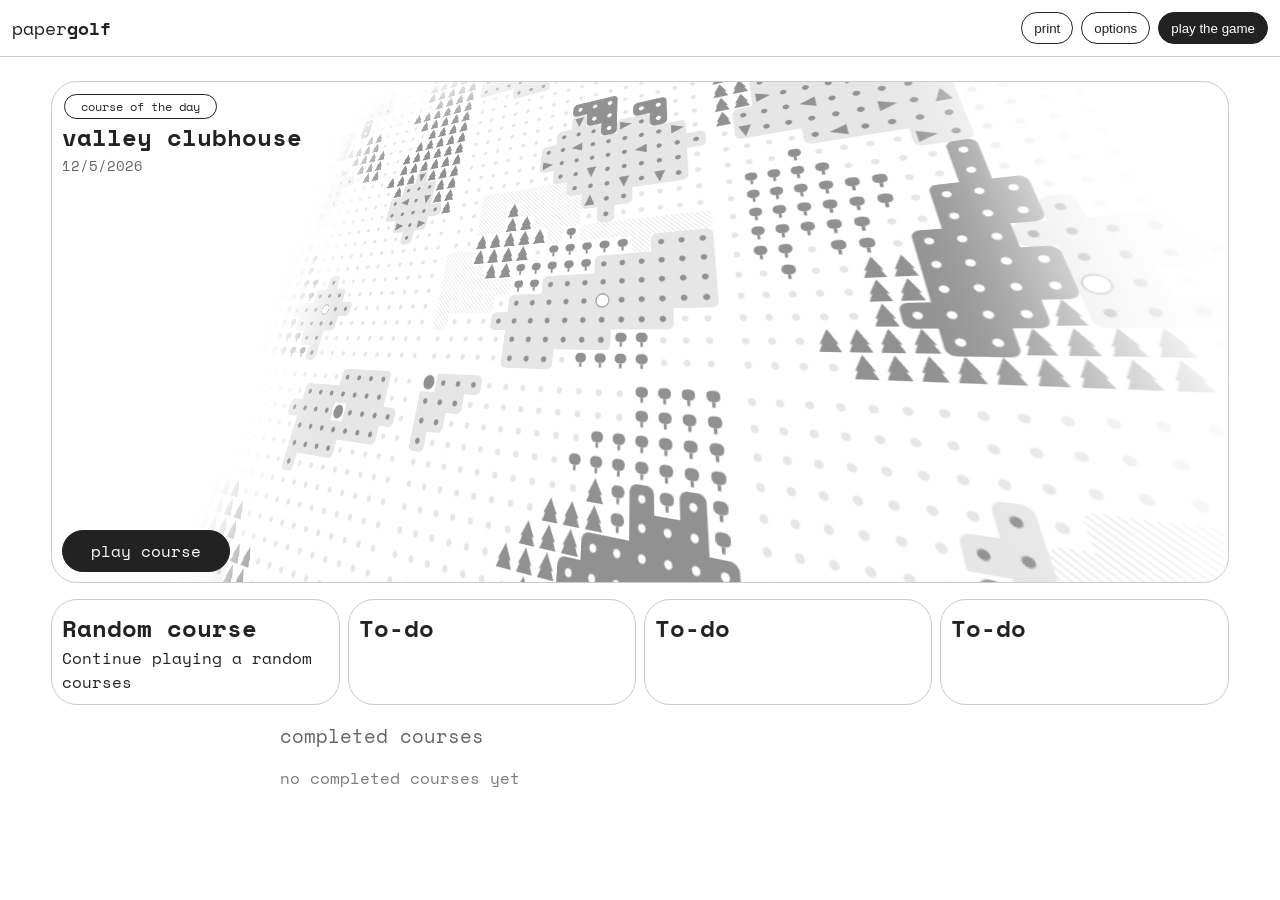
==== index.html @ d9c631a0 "init" ====
<!DOCTYPE html>
<html lang="en">
<head>
    <meta charset="UTF-8">
    <meta name="viewport" content="width=device-width, initial-scale=1.0">
    <title>papergolf</title>
    <link rel="stylesheet" href="style/style.css?v=20260816b">
</head>
<body>
    <header>
        <div class="left">
            <a class="title" href="index.html">paper<strong>golf</strong></a>
        </div>
        <div class="right">
            <button class="secondary" onclick="location.href='paper.html'">print</button>
            <button class="secondary">options</button>
            <button onclick="location.href='play.html'">play the game</button>
        </div>
    </header>
    <main class="gallery-page">
        <!-- COURSE OF THE DAY -->
        <section id="daily" class="daily">
            <div class="daily-main">
                <div class="top">
                    <span class="daily-pill">course of the day</span>
                    <h1 id="daily-name" class="daily-name"></h1>
                    <span id="daily-date" class="daily-date"></span>
                </div>
                <div class="bottom">
                    <a id="daily-play" class="daily-play" href="play.html">play course</a>
                </div>
            </div>
            <div id="daily-main" class="daily-picture">
                <div class="daily-image">
                    <img id="daily-image" alt="course of the day" title="play course">
                </div>
            </div>
        </section>
        <!-- MISC -->
        <section class="misc">
            <div class="card">
                <h2>Random course</h2>
                <p>Continue playing a random courses</p>
            </div>
            <div class="card">
                <h2>To-do</h2>
            </div>
            <div class="card">
                <h2>To-do</h2>
            </div>
            <div class="card">
                <h2>To-do</h2>
            </div>
        </section>
        <!-- GALLERY -->
        <section>
            <h2 class="gallery-title">completed courses</h2>
            <div id="gallery" class="gallery"></div>
        </section>
    </main>
    <script src="script/app.js?v=20260816b"></script>
    <script src="script/gallery.js?v=20260816b"></script>
</body>
</html>
---- style/style.css ----
@import url('https://fonts.googleapis.com/css2?family=Space+Mono:ital,wght@0,400;0,700;1,400;1,700&display=swap');

:root {
    --white: #fff;
    --light-gray:  #ccc;
    --dark-gray:  #666;
    --black: #222;
}

body {
    margin: 0;
    color: var(--black);
    background-color: var(--white);
    /* font-family: system-ui, -apple-system, BlinkMacSystemFont, 'Segoe UI', Roboto, Oxygen, Ubuntu, Cantarell, 'Open Sans', 'Helvetica Neue', sans-serif; */
    font-family: 'Space Mono', monospace;
}

* {
    box-sizing: border-box;
}

*::selection {
    background: var(--black);
    color: var(--white);
}

/* HEADER */

header {
    border-bottom: 1px solid var(--light-gray);
    padding: 12px;
    display: flex;
    justify-content: space-between;
    align-items: center;
    position: sticky;
    
    .title {
        font-size: large;
        color: var(--black);
        text-decoration: none;

        &:hover {
            text-decoration: underline;
        }
    }

    .left {
        display: flex;
        align-items: center;
        justify-content: start;
        gap: 8px;
    }

    .right {
        display: flex;
        align-items: center;
        justify-content: end;
        gap: 8px;
    }
}

a {
    color: var(--black);
    text-decoration: none;
}

button {
    height: 32px;
    padding: 0px 12px;
    border-radius: 32px;
    border: 1px solid var(--black);
    color: var(--white);
    background-color: var(--black);
    transition: padding 0.3s;

    &:hover {
        padding: 0px 24px;
    }

    &.secondary {
        background-color: var(--white);
        color:  var(--black);
    }
}

/* COURSE */

.course-page {
    padding: 12px;
    display: flex;
    flex-direction: column;
    align-items: center;
    gap: 12px;
}

.course-top {
    display: flex;
    align-items: center;
    gap: 16px;
    width: min(90vw, 640px);
}

.mulligan-dots {
    display: flex;
    align-items: center;
    gap: 6px;
    margin-left: auto;
}

.mulligan-dot {
    width: 14px;
    height: 14px;
    border-radius: 50%;
    border: 1.5px solid var(--black);
    background-color: var(--white);
}

.mulligan-dot.used {
    background-color: var(--black);
}

#course {
    display: grid;
    width: min(90vw, 640px, calc((100vh - 150px) / 1.625));
    position: relative;
    cursor: crosshair;
    user-select: none;
}

.tile {
    position: relative;
    aspect-ratio: 1;
}

/* ROUGH */

.tile.rough {
    background: var(--white);
}

.tile.rough::after {
    content: '•';
    position: absolute;
    inset: 0;
    display: grid;
    place-items: center;
    color: var(--light-gray);
    font-size: 1.3em;
    font-weight: bold;
}

/* FAIRWAY */

.tile.fairway,
.tile.slope,
.tile.hole {
    background: var(--light-gray);
}

.tile.fairway.corner-tl,
.tile.slope.corner-tl { border-top-left-radius:     12px; }
.tile.fairway.corner-tr,
.tile.slope.corner-tr { border-top-right-radius:    12px; }
.tile.fairway.corner-bl,
.tile.slope.corner-bl { border-bottom-left-radius:  12px; }
.tile.fairway.corner-br,
.tile.slope.corner-br { border-bottom-right-radius: 12px; }

.tile.fairway::after {
    content: '•';
    position: absolute;
    inset: 0;
    display: grid;
    place-items: center;
    color: var(--black);
    font-size: 1.3em;
    font-weight: bold;
}

/* SAND */

.tile.sand {
    background-image: repeating-linear-gradient(
        45deg,
        var(--white) 0px,
        var(--white) 10px,
        var(--light-gray) 10px,
        var(--light-gray) 12px
    );
    background-attachment: fixed;
}

.tile.sand.corner-tl { border-top-left-radius:     12px; }
.tile.sand.corner-tr { border-top-right-radius:    12px; }
.tile.sand.corner-bl { border-bottom-left-radius:  12px; }
.tile.sand.corner-br { border-bottom-right-radius: 12px; }

/* WATER */

.tile.water {
    background: var(--black);
}

.tile.water::after {
    content: '•';
    position: absolute;
    inset: 0;
    display: grid;
    place-items: center;
    color: var(--white);
    font-size: 1.3em;
    font-weight: bold;
}

.tile.water.corner-tl { border-top-left-radius:     12px; }
.tile.water.corner-tr { border-top-right-radius:    12px; }
.tile.water.corner-bl { border-bottom-left-radius:  12px; }
.tile.water.corner-br { border-bottom-right-radius: 12px; }

/* HOLE */

.tile[hole="1"]::after {
    content: '';
    position: absolute;
    inset: 12%;
    border-radius: 50%;
    background: var(--black);
}

/* BALL START */

.tile[ball-start="1"]::after {
    content: '';
    position: absolute;
    inset: 16%;
    border-radius: 50%;
    background: var(--white);
    border: 2px solid var(--black);
    z-index: 2;
}

/* SLOPE */

.tile.slope::after {
    content: '';
    position: absolute;
    inset: 0;
    display: grid;
    place-items: center;
    color: var(--black);
    font-size: 1.3em;
    font-weight: bold;
}

.tile.slope[direction="N"]::after { content: '▲'; }
.tile.slope[direction="S"]::after { content: '▼'; }
.tile.slope[direction="W"]::after { content: '◀'; }
.tile.slope[direction="E"]::after { content: '▶'; }

/* TREE */

.tile.tree {
    background: var(--white);
    position: relative;
}

.tile.tree.corner-tl { border-top-left-radius:     12px; }
.tile.tree.corner-tr { border-top-right-radius:    12px; }
.tile.tree.corner-bl { border-bottom-left-radius:  12px; }
.tile.tree.corner-br { border-bottom-right-radius: 12px; }

/* OAK */
.tile.tree::before {
    content: '';
    position: absolute;
    left: 50%;
    bottom: 18%;
    width: 12%;
    height: 22%;
    background: var(--black);
    transform: translateX(-50%);
}

.tile.tree::after {
    content: '';
    position: absolute;
    left: 50%;
    top: 15%;
    width: 55%;
    height: 45%;
    border-radius: 10px;
    background: var(--black);
    transform: translateX(-50%);
}

/* PINE */

.tile.tree[type="pine"] {
    color: var(--black);
}

.tile.tree[type="pine"]::before,
.tile.tree[type="pine"]::after {
    background: none;
    background-image: url("data:image/svg+xml,%3Csvg xmlns='http://www.w3.org/2000/svg' viewBox='0 0 100 100'%3E%3Cpath d='M11.69,77.96 L42.31,22.04 Q50,8 57.69,22.04 L88.31,77.96 Q96,92 80,92 L20,92 Q4,92 11.69,77.96 Z' fill='currentColor'/%3E%3C/svg%3E");
    background-size: 100% 100%;
    background-repeat: no-repeat;
    border-radius: 0;
    transform: translateX(-50%);
}

/* triângulo de baixo - quase a largura toda do tile */
.tile.tree[type="pine"]::before {
    left: 50%;
    top: 20%;
    bottom: auto;
    width: 100%;
    height: 75%;
}

/* triângulo de cima - um pouco menor, sobrepondo */
.tile.tree[type="pine"]::after {
    left: 50%;
    top: 0%;
    width: 100%;
    height: 60%;
}

/* PATH */

.path-line {
    position: absolute;
    height: 2px;
    border-radius: 2px;
    background: var(--black);
    transform-origin: 0 50%;
    z-index: 2;
    pointer-events: none;
    transition: width 0.2s linear;
}

.tile::before,
.tile::after {
    z-index: 2;
}

/* VISITED */
.tile.visited::after {
    
}


/* LANDING PREVIEW */

.tile.landing {
    outline: 3px solid var(--black);
    outline-offset: -1px;
    border-radius: 12px !important;
    z-index: 1;
}

/* BALL MARKER */

#ball-marker {
    position: absolute;
    z-index: 5;
    border-radius: 50%;
    background: var(--white);
    border: 4px solid var(--black);
    box-shadow: 0 2px 6px rgba(0, 0, 0, 0.3);
    pointer-events: none;
    transition: left 0.22s linear, top 0.22s linear;
}

/* IN PATH */

.tile.in-path {
    box-shadow: inset 0 0 0 999px rgba(0, 0, 0, 0.08);
}

/* STRENGTH POP */

#strength-pop {
    position: fixed;
    top: 50%;
    left: 50%;
    transform: translate(-50%, -50%);
    box-shadow: 12px 12px 0px var(--black);
    width: 140px;
    height: 140px;
    display: grid;
    place-items: center;
    color: var(--black);
    background: var(--white);
    border: 4px solid var(--black);
    border-radius: 28px;
    z-index: 30;
    pointer-events: none;
    overflow: hidden;
}

#strength-pop[hidden] {
    display: none;
}

#strength-value {
    font-size: 88px;
    font-weight: bold;
    line-height: 1;
}

#strength-mod {
    position: absolute;
    top: 0px;
    right: 0px;
    padding: 2px 8px;
    font-size: 26px;
    font-weight: bold;
    line-height: 1;
    color: var(--white);
    background: var(--black);
    border-radius: 0px 0px 0px 12px;
}

/* MESSAGE OVERLAY */

#message {
    position: fixed;
    top: 50%;
    left: 50%;
    transform: translate(-50%, -50%);
    box-shadow: 12px 12px 0px var(--black);
    margin: 0;
    padding: 16px 24px;
    max-width: 80vw;
    text-align: center;
    font-size: 1.05em;
    font-weight: bold;
    color: var(--black);
    background: var(--white);
    border: 2px solid var(--black);
    border-radius: 12px;
    z-index: 40;
}

/* LANDING PREVIEW */

.landing-mark {
    position: absolute;
    top: 6%;
    left: 6%;
    width: 24%;
    height: 24%;
    z-index: 3;
}

.landing-mark::before,
.landing-mark::after {
    content: '';
    position: absolute;
    left: 50%;
    top: 50%;
    width: 88%;
    height: 2px;
    background: var(--black);
    transform-origin: center;
}

.landing-mark::before {
    transform: translate(-50%, -50%) rotate(45deg);
}

.landing-mark::after {
    transform: translate(-50%, -50%) rotate(-45deg);
}

/* STATUS BAR */

.status-bar {
    display: flex;
    align-items: center;
    justify-content: space-between;
    gap: 16px;
    width: min(90vw, 640px);
    padding: 8px 8px 8px 20px;
    border: 1px solid var(--light-gray);
    border-radius: 32px;
    font-size: 0.9em;
}

.status-bar .status-name {
    font-weight: bold;
}

.status-undo {
    height: 28px;
    padding: 0px 14px;
    font-size: 0.9em;
}

.status-undo:disabled {
    opacity: 0.35;
    cursor: default;
}

.status-undo:disabled:hover {
    padding: 0px 14px;
}

/* OVERLAYS */

.overlay {
    position: fixed;
    inset: 0;
    background: rgba(255, 255, 255, 0.85);
    display: grid;
    place-items: center;
    z-index: 50;
}

.overlay[hidden] {
    display: none;
}

.overlay .panel {
    display: flex;
    flex-direction: column;
    align-items: center;
    gap: 14px;
    max-width: 90vw;
    text-align: center;
    border-radius: 12px;
    padding: 8px;
    border: 2px solid var(--black);
    box-shadow: 8px 8px 0px var(--black);
    overflow: hidden;
}

.overlay .panel.wide {
    max-width: 94vw;
}

.overlay button {
    padding: 0px 12px;
}

.overlay button:hover,
button.secondary:hover {
    padding: 0px 24px;
}

/* INTRO */

.intro-card {
    display: flex;
    flex-direction: column;
    align-items: center;
    gap: 8px;
    text-align: center;
    animation: introIn 0.6s ease;
}

.intro-card .intro-number {
    font-size: 1.1em;
    color: var(--dark-gray);
    text-transform: lowercase;
}

.intro-card .intro-name {
    margin: 0;
    font-size: 2.6em;
}

.intro-card .intro-facts {
    margin: 0 0 16px;
    opacity: 0.7;
}

@keyframes introIn {
    from {
        opacity: 0;
        transform: translateY(16px);
    }
    to {
        opacity: 1;
        transform: translateY(0);
    }
}

/* HOLE END / FAILURE */

#hole-end .panel p,
#failure .panel p {
    margin: 0;
    font-size: 1.2em;
}

/* COURSE END */

.end-title {
    margin: 0;
    font-size: 1.8em;
}

.end-name {
    font-size: 1.4em;
    font-weight: bold;
}

.end-mulligans {
    opacity: 0.7;
}

.end-stats {
    display: flex;
    align-items: center;
    gap: 1em;
}

.end-total {
    font-weight: bold;
}

.end-holes {
    display: flex;
    gap: 10px;
    flex-wrap: wrap;
    justify-content: center;
}

.end-image {
    width: 100%;
    display: flex;
    justify-content: center;
}

.end-image .course-img {
    width: min(90vw, 640px);
    height: auto;
    border: 1px solid var(--light-gray);
    border-radius: 12px;
}

.end-actions {
    display: flex;
    flex-wrap: wrap;
    justify-content: center;
    gap: 8px;
}

/* TOAST */

#toast {
    position: fixed;
    bottom: 24px;
    left: 50%;
    transform: translate(-50%, 20px);
    padding: 10px 18px;
    font-size: 0.9em;
    font-weight: bold;
    color: var(--white);
    background: var(--black);
    border-radius: 32px;
    z-index: 90;
    opacity: 0;
    transition: opacity 0.25s, transform 0.25s;
    pointer-events: none;
}

#toast.visible {
    opacity: 1;
    transform: translate(-50%, 0);
}

.hole-thumb {
    display: grid;
    width: 110px;
    pointer-events: none;
}

.hole-thumb .tile {
    border: 1px solid rgba(0, 0, 0, 0.05);
}

.hole-thumb .tile.rough::after,
.hole-thumb .tile.fairway::after,
.hole-thumb .tile.water::after {
    font-size: 0.5em;
}

.hole-thumb .tile.tree::before,
.hole-thumb .tile.tree::after,
.hole-thumb .tile.tree[type="pine"]::before,
.hole-thumb .tile.tree[type="pine"]::after {
    background-size: 100% 100%;
}

.hole-thumb .tile.slope::after {
    font-size: 0.5em;
}

/* ARTICLE */
main:has(article) {
    display: flex;
    flex-direction: column;
    align-items: center;
    gap: 16px;
    padding: 24px;

    article {
        max-width: 720px;
        width: 100%;
        display: flex;
        flex-direction: column;
        gap: 8px;

        a {
            text-decoration: underline;
        }

        .tile {
            width: 48px;
            height: 48px;
            border-radius: 12px;

            &.has-ball {
                position: relative;

                &::after {
                    content: '';
                    position: absolute;
                    inset: 24%;
                    border-radius: 50%;
                    background: var(--white);
                    border: 4px solid var(--black);
                }
            }
        }

        table {
            th {
                text-align: left;
            }
        }
    }
}


/* GALLERY */

.gallery-page {
    padding: 24px;
    display: flex;
    flex-direction: column;
    align-items: center;
    gap: 16px;
}

.gallery-title {
    margin: 0;
    font-size: 1.2em;
    font-weight: normal;
    opacity: 0.7;
    text-transform: lowercase;
}

.gallery {
    display: flex;
    flex-direction: column;
    gap: 16px;
    width: min(92vw, 720px);
}

.gallery-empty {
    opacity: 0.6;
}

.course-card {
    display: flex;
    flex-direction: column;
    gap: 14px;
    border: 1px solid var(--light-gray);
    border-radius: 16px;
    padding: 14px;
}

.course-card .course-img {
    width: 100%;
    height: auto;
    border: 1px solid var(--light-gray);
    border-radius: 8px;
}

.course-thumbs {
    display: flex;
    gap: 8px;
}

.course-meta {
    display: flex;
    flex-direction: row;
    align-items: center;
    justify-content: space-between;
    flex-wrap: wrap;
    gap: 6px 14px;
}

.course-meta .course-name {
    font-weight: bold;
}

.course-meta .course-mulligans,
.course-meta .course-throws,
.course-meta .course-date {
    font-size: 0.85em;
    opacity: 0.7;
}

.gallery-copy {
    height: 28px;
    padding: 0px 14px;
    font-size: 0.85em;
}

/* COURSE OF THE DAY */

section.daily {
    display: flex;
    width: min(92vw, 1440px);
    border: 1px solid var(--light-gray);
    border-radius: 26px;
    overflow: hidden;
    display: grid;
    grid-template: 1 / 1;
    
    .daily-pill {
        padding: 3px 16px;
        border: 1px solid var(--black);
        border-radius: 999px;
        font-size: 0.75em;
        color: var(--black);
        margin: 2px 0px 0px 2px;
        display: inline-block;
        background-color: var(--white);
    }

    .daily-name {
        margin: 0;
    }

    .daily-main {
        display: flex;
        flex-direction: column;
        justify-content: space-between;
        padding: 10px;
        z-index: 1;
        grid-area: 1 / 1;

        .top {
            display: flex;
            flex-direction: column;
            align-items: start;
        }
    }

    .daily-date {
        font-size: 0.9em;
        color: var(--dark-gray);
    }

    .daily-picture {
        grid-area: 1 / 1;
        cursor: pointer;
        overflow: visible;
        display: grid;
        max-height: 500px;
        place-items: center;
        perspective: 1cm;
    }

    .daily-image {
        width: 100%;
        height: auto;
        transform: rotate3d(1, -1, 0, 3deg) translateX(-10vw) translateY(-25vw) scale(1.2);
        position: relative;
        display: inline-block; /* Keeps the wrapper tight around the image */
        vertical-align: middle;
        opacity: .5;

        img {
            display: block;
            width: 100%;
            height: auto;
        }

        &::after {
            content: '';
            position: absolute;
            top: 0;
            left: 0;
            width: 100%;
            height: 100%;
            box-shadow: inset 0 0 100px 10vw white; 
            pointer-events: none;
        }
    }

    .daily-stats {
        display: flex;
        flex-direction: column;
        gap: 2px;
        font-size: 0.85em;
        opacity: 0.8;
        margin-bottom: 8px;
    }

    .daily-mulligans {
        display: flex;
        gap: 3px;
        align-items: center;
    }

    .daily-mulligans .mulligan-dot {
        width: 10px;
        height: 10px;
    }

    .daily-play {
        display: inline-block;
        padding: 8px 28px;
        border: 1px solid var(--black);
        border-radius: 32px;
        color: var(--white);
        background-color: var(--black);
        text-decoration: none;
        transition: padding 0.3s;
    }

    .daily-play:hover {
        padding: 8px 40px;
    }
}

section.misc {
    display: flex;
    width: min(92vw, 1440px);
    gap: 8px;
    align-items: stretch;
    justify-content: space-between;
    flex-wrap: wrap;

    .card {
        border: 1px solid var(--light-gray);
        flex: 1;
        min-width: 250px;
        max-width: 350px;
        border-radius: 26px;
        padding: 10px;

        * {
            margin: 0;
        }
    }
}
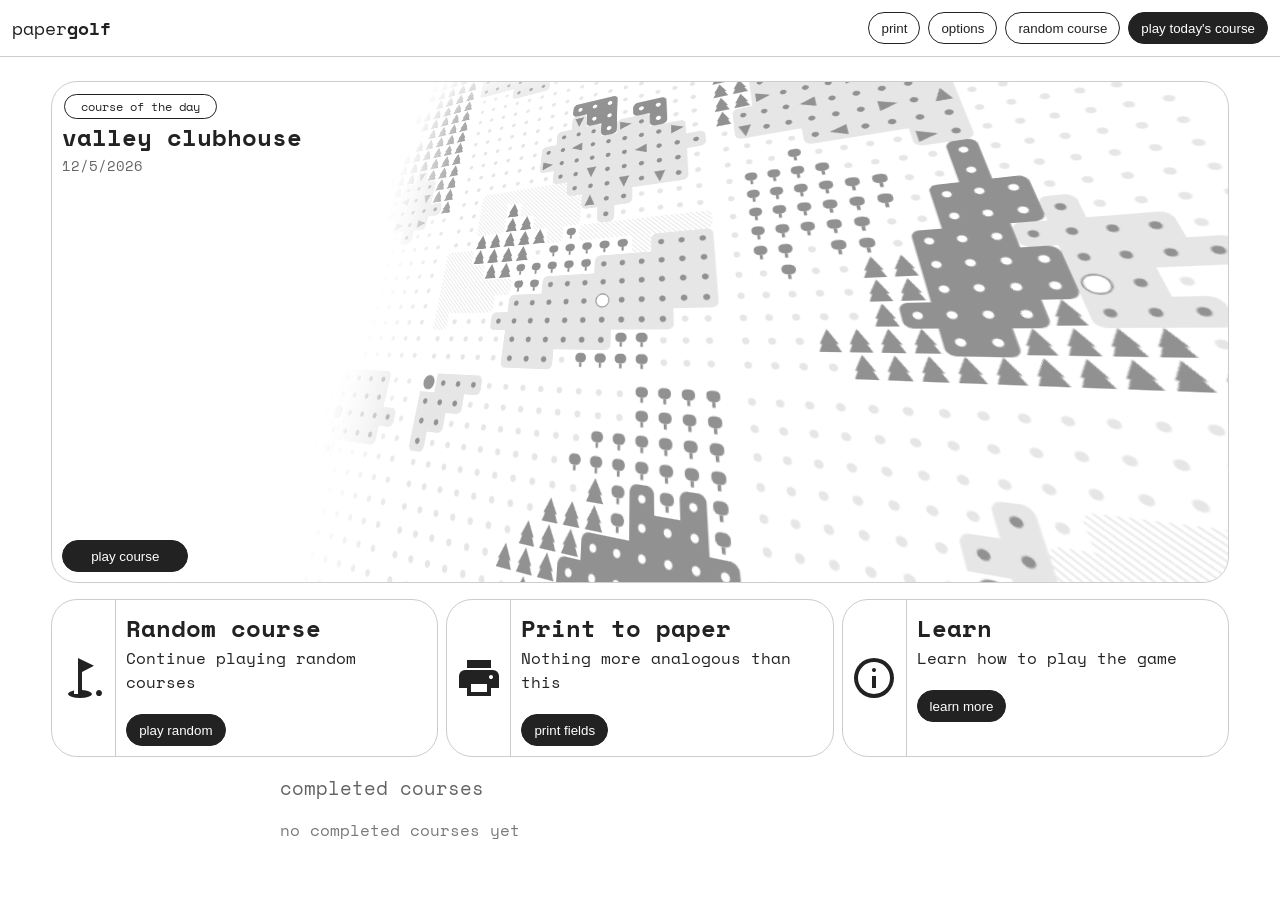
==== commit 81f4a30d: "." ====
--- a/index.html
+++ b/index.html
@@ -5,18 +5,11 @@
     <meta name="viewport" content="width=device-width, initial-scale=1.0">
     <title>papergolf</title>
     <link rel="stylesheet" href="style/style.css?v=20260816b">
+    <link rel="shortcut icon" href="media/favicon.png" type="image/x-icon">
 </head>
 <body>
-    <header>
-        <div class="left">
-            <a class="title" href="index.html">paper<strong>golf</strong></a>
-        </div>
-        <div class="right">
-            <button class="secondary" onclick="location.href='paper.html'">print</button>
-            <button class="secondary">options</button>
-            <button onclick="location.href='play.html'">play the game</button>
-        </div>
-    </header>
+    <partial name="header"></partial>
+
     <main class="gallery-page">
         <!-- COURSE OF THE DAY -->
         <section id="daily" class="daily">
@@ -27,7 +20,7 @@
                     <span id="daily-date" class="daily-date"></span>
                 </div>
                 <div class="bottom">
-                    <a id="daily-play" class="daily-play" href="play.html">play course</a>
+                    <button id="daily-play" class="daily-play" down-focus="random-play" up-focus="header-logo">play course</button>
                 </div>
             </div>
             <div id="daily-main" class="daily-picture">
@@ -39,17 +32,46 @@
         <!-- MISC -->
         <section class="misc">
             <div class="card">
-                <h2>Random course</h2>
-                <p>Continue playing a random courses</p>
+                <div class="left">
+                    <svg xmlns="http://www.w3.org/2000/svg" height="48px" viewBox="0 -960 960 960" width="48px" fill="#222"><path d="M780-120q-25 0-42.5-17.5T720-180q0-25 17.5-42.5T780-240q25 0 42.5 17.5T840-180q0 25-17.5 42.5T780-120ZM400-80q-100 0-170-23.5T160-160q0-23 33-41t87-29v70h80v-720l320 156-240 124v362q86 5 143 26.5t57 51.5q0 33-70 56.5T400-80Z"/></svg>
+                </div>
+                <div class="right">
+                    <div>
+                        <h2>Random course</h2>
+                        <p>Continue playing random courses</p>
+                    </div>
+                    <div>
+                        <button onclick="window.location='play.html'" id="random-play" up-focus="daily-play" right-focus="print-fields">play random</button>
+                    </div>
+                </div>
             </div>
             <div class="card">
-                <h2>To-do</h2>
+                <div class="left">
+                    <svg xmlns="http://www.w3.org/2000/svg" height="48px" viewBox="0 -960 960 960" width="48px" fill="#222"><path d="M720-680H240v-160h480v160Zm0 220q17 0 28.5-11.5T760-500q0-17-11.5-28.5T720-540q-17 0-28.5 11.5T680-500q0 17 11.5 28.5T720-460Zm-80 260v-160H320v160h320Zm80 80H240v-160H80v-240q0-51 35-85.5t85-34.5h560q51 0 85.5 34.5T880-520v240H720v160Z"/></svg>
+                </div>
+                <div class="right">
+                    <div>
+                        <h2>Print to paper</h2>
+                        <p>Nothing more analogous than this</p>
+                    </div>
+                    <div>
+                        <button id="print-fields" up-focus="daily-play" left-focus="random-play" right-focus="learn-more">print fields</button>
+                    </div>
+                </div>
             </div>
             <div class="card">
-                <h2>To-do</h2>
-            </div>
-            <div class="card">
-                <h2>To-do</h2>
+                <div class="left">
+                    <svg xmlns="http://www.w3.org/2000/svg" height="48px" viewBox="0 -960 960 960" width="48px" fill="#222"><path d="M440-280h80v-240h-80v240Zm68.5-331.5Q520-623 520-640t-11.5-28.5Q497-680 480-680t-28.5 11.5Q440-657 440-640t11.5 28.5Q463-600 480-600t28.5-11.5ZM480-80q-83 0-156-31.5T197-197q-54-54-85.5-127T80-480q0-83 31.5-156T197-763q54-54 127-85.5T480-880q83 0 156 31.5T763-763q54 54 85.5 127T880-480q0 83-31.5 156T763-197q-54 54-127 85.5T480-80Zm0-80q134 0 227-93t93-227q0-134-93-227t-227-93q-134 0-227 93t-93 227q0 134 93 227t227 93Zm0-320Z"/></svg>
+                </div>
+                <div class="right">
+                    <div>
+                        <h2>Learn</h2>
+                        <p>Learn how to play the game</p>
+                    </div>
+                    <div>
+                        <button id="learn-more" up-focus="daily-play" left-focus="print-fields">learn more</button>
+                    </div>
+                </div>
             </div>
         </section>
         <!-- GALLERY -->
@@ -60,5 +82,7 @@
     </main>
     <script src="script/app.js?v=20260816b"></script>
     <script src="script/gallery.js?v=20260816b"></script>
+    <script src="script/partial.js"></script>
+    <script src="script/keyboard-navigation.js"></script>
 </body>
 </html>
--- a/style/style.css
+++ b/style/style.css
@@ -24,6 +24,11 @@
     color: var(--white);
 }
 
+*:focus {
+    
+    outline: 5px solid var(--light-gray);
+}
+
 /* HEADER */
 
 header {
@@ -34,13 +39,19 @@
     align-items: center;
     position: sticky;
     
-    .title {
+    .logo {
         font-size: large;
         color: var(--black);
         text-decoration: none;
+        user-select: none;
+        border-radius: 100px;
+        transition: padding .3s;
 
         &:hover {
             text-decoration: underline;
+        }
+        &:focus {
+            padding: 0px 10px;
         }
     }
 
@@ -158,13 +169,13 @@
 }
 
 .tile.fairway.corner-tl,
-.tile.slope.corner-tl { border-top-left-radius:     12px; }
+.tile.slope.corner-tl { border-top-left-radius:     16px; }
 .tile.fairway.corner-tr,
-.tile.slope.corner-tr { border-top-right-radius:    12px; }
+.tile.slope.corner-tr { border-top-right-radius:    16px; }
 .tile.fairway.corner-bl,
-.tile.slope.corner-bl { border-bottom-left-radius:  12px; }
+.tile.slope.corner-bl { border-bottom-left-radius:  16px; }
 .tile.fairway.corner-br,
-.tile.slope.corner-br { border-bottom-right-radius: 12px; }
+.tile.slope.corner-br { border-bottom-right-radius: 16px; }
 
 .tile.fairway::after {
     content: '•';
@@ -190,10 +201,10 @@
     background-attachment: fixed;
 }
 
-.tile.sand.corner-tl { border-top-left-radius:     12px; }
-.tile.sand.corner-tr { border-top-right-radius:    12px; }
-.tile.sand.corner-bl { border-bottom-left-radius:  12px; }
-.tile.sand.corner-br { border-bottom-right-radius: 12px; }
+.tile.sand.corner-tl { border-top-left-radius:     16px; }
+.tile.sand.corner-tr { border-top-right-radius:    16px; }
+.tile.sand.corner-bl { border-bottom-left-radius:  16px; }
+.tile.sand.corner-br { border-bottom-right-radius: 16px; }
 
 /* WATER */
 
@@ -212,10 +223,10 @@
     font-weight: bold;
 }
 
-.tile.water.corner-tl { border-top-left-radius:     12px; }
-.tile.water.corner-tr { border-top-right-radius:    12px; }
-.tile.water.corner-bl { border-bottom-left-radius:  12px; }
-.tile.water.corner-br { border-bottom-right-radius: 12px; }
+.tile.water.corner-tl { border-top-left-radius:     16px; }
+.tile.water.corner-tr { border-top-right-radius:    16px; }
+.tile.water.corner-bl { border-bottom-left-radius:  16px; }
+.tile.water.corner-br { border-bottom-right-radius: 16px; }
 
 /* HOLE */
 
@@ -252,10 +263,10 @@
     font-weight: bold;
 }
 
-.tile.slope[direction="N"]::after { content: '▲'; }
-.tile.slope[direction="S"]::after { content: '▼'; }
-.tile.slope[direction="W"]::after { content: '◀'; }
-.tile.slope[direction="E"]::after { content: '▶'; }
+.tile.slope[direction="N"]::after { content: '▲'; font-size: medium; }
+.tile.slope[direction="S"]::after { content: '▼'; font-size: medium; }
+.tile.slope[direction="W"]::after { content: '◀'; font-size: medium; }
+.tile.slope[direction="E"]::after { content: '▶'; font-size: medium; }
 
 /* TREE */
 
@@ -263,11 +274,6 @@
     background: var(--white);
     position: relative;
 }
-
-.tile.tree.corner-tl { border-top-left-radius:     12px; }
-.tile.tree.corner-tr { border-top-right-radius:    12px; }
-.tile.tree.corner-bl { border-bottom-left-radius:  12px; }
-.tile.tree.corner-br { border-bottom-right-radius: 12px; }
 
 /* OAK */
 .tile.tree::before {
@@ -312,10 +318,10 @@
 /* triângulo de baixo - quase a largura toda do tile */
 .tile.tree[type="pine"]::before {
     left: 50%;
-    top: 20%;
+    top: 25%;
     bottom: auto;
     width: 100%;
-    height: 75%;
+    height: 60%;
 }
 
 /* triângulo de cima - um pouco menor, sobrepondo */
@@ -883,7 +889,7 @@
         height: auto;
         transform: rotate3d(1, -1, 0, 3deg) translateX(-10vw) translateY(-25vw) scale(1.2);
         position: relative;
-        display: inline-block; /* Keeps the wrapper tight around the image */
+        display: inline-block;
         vertical-align: middle;
         opacity: .5;
 
@@ -900,7 +906,7 @@
             left: 0;
             width: 100%;
             height: 100%;
-            box-shadow: inset 0 0 100px 10vw white; 
+            box-shadow: inset 200px 0 100px 10vw white; 
             pointer-events: none;
         }
     }
@@ -950,15 +956,30 @@
     flex-wrap: wrap;
 
     .card {
+        display: flex;
         border: 1px solid var(--light-gray);
         flex: 1;
-        min-width: 250px;
-        max-width: 350px;
+        min-width: 300px;
+        width: calc(min(92vw, 1440px) /3);
         border-radius: 26px;
-        padding: 10px;
+        overflow: hidden;
 
         * {
             margin: 0;
         }
+
+        .left {
+            border-right: 1px solid var(--light-gray);
+            display: flex;
+            align-items: center;
+            justify-content: center;
+            min-width: 64px;
+        }
+        .right {
+            padding: 10px;
+            display: flex;
+            flex-direction: column;
+            gap: 20px;
+        }
     }
 }
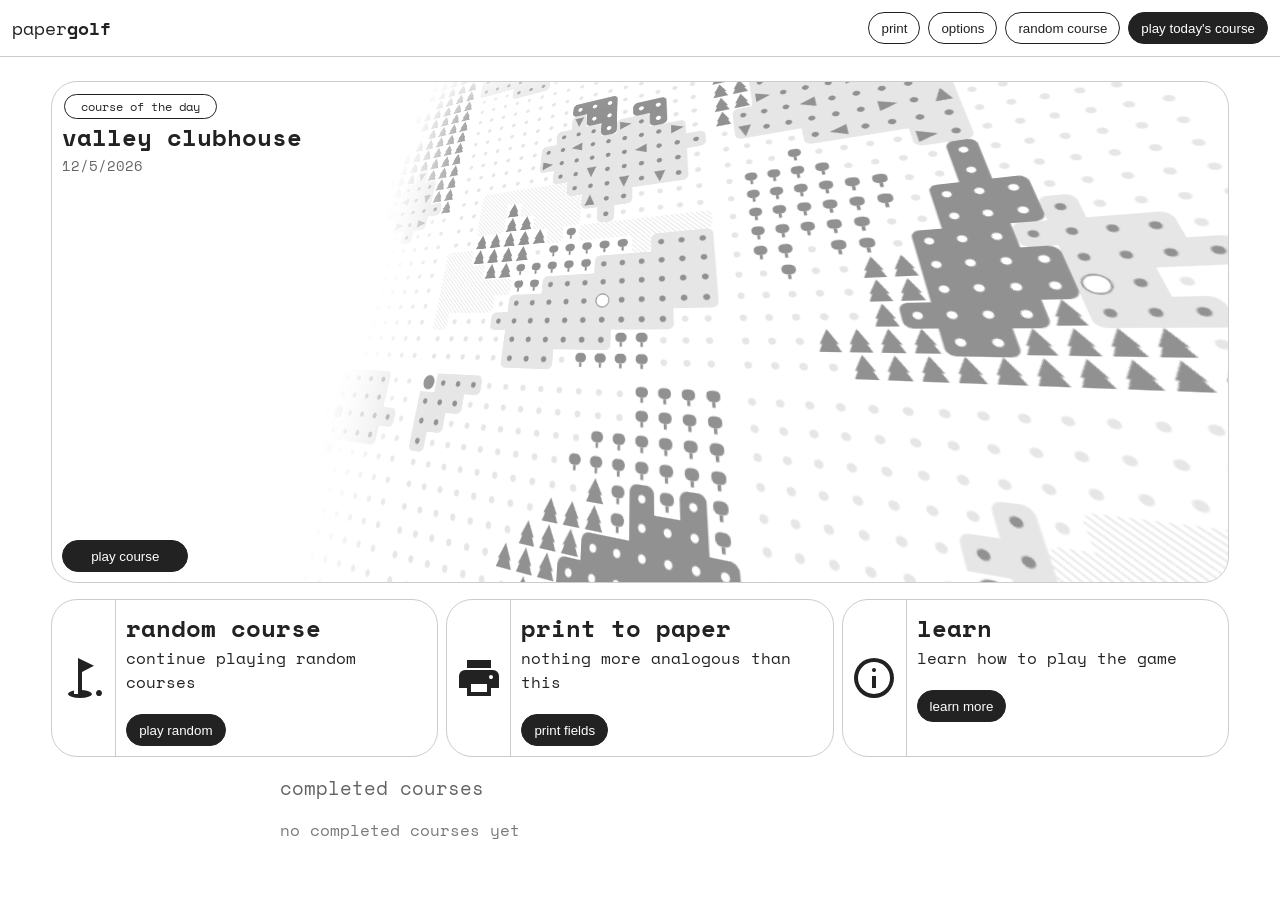
==== commit 4268d049: "feat(gameplay): update gameplay flow to include movement buttons" ====
--- a/index.html
+++ b/index.html
@@ -4,7 +4,7 @@
     <meta charset="UTF-8">
     <meta name="viewport" content="width=device-width, initial-scale=1.0">
     <title>papergolf</title>
-    <link rel="stylesheet" href="style/style.css?v=20260816b">
+    <link rel="stylesheet" href="style/style.css?v=20260819a">
     <link rel="shortcut icon" href="media/favicon.png" type="image/x-icon">
 </head>
 <body>
@@ -37,8 +37,8 @@
                 </div>
                 <div class="right">
                     <div>
-                        <h2>Random course</h2>
-                        <p>Continue playing random courses</p>
+                        <h2>random course</h2>
+                        <p>continue playing random courses</p>
                     </div>
                     <div>
                         <button onclick="window.location='play.html'" id="random-play" up-focus="daily-play" right-focus="print-fields">play random</button>
@@ -51,8 +51,8 @@
                 </div>
                 <div class="right">
                     <div>
-                        <h2>Print to paper</h2>
-                        <p>Nothing more analogous than this</p>
+                        <h2>print to paper</h2>
+                        <p>nothing more analogous than this</p>
                     </div>
                     <div>
                         <button id="print-fields" up-focus="daily-play" left-focus="random-play" right-focus="learn-more">print fields</button>
@@ -65,8 +65,8 @@
                 </div>
                 <div class="right">
                     <div>
-                        <h2>Learn</h2>
-                        <p>Learn how to play the game</p>
+                        <h2>learn</h2>
+                        <p>learn how to play the game</p>
                     </div>
                     <div>
                         <button id="learn-more" up-focus="daily-play" left-focus="print-fields">learn more</button>
@@ -80,7 +80,7 @@
             <div id="gallery" class="gallery"></div>
         </section>
     </main>
-    <script src="script/app.js?v=20260816b"></script>
+    <script src="script/app.js?v=20260819c"></script>
     <script src="script/gallery.js?v=20260816b"></script>
     <script src="script/partial.js"></script>
     <script src="script/keyboard-navigation.js"></script>
--- a/style/style.css
+++ b/style/style.css
@@ -134,7 +134,6 @@
     display: grid;
     width: min(90vw, 640px, calc((100vh - 150px) / 1.625));
     position: relative;
-    cursor: crosshair;
     user-select: none;
 }
 
@@ -355,16 +354,6 @@
     
 }
 
-
-/* LANDING PREVIEW */
-
-.tile.landing {
-    outline: 3px solid var(--black);
-    outline-offset: -1px;
-    border-radius: 12px !important;
-    z-index: 1;
-}
-
 /* BALL MARKER */
 
 #ball-marker {
@@ -378,54 +367,101 @@
     transition: left 0.22s linear, top 0.22s linear;
 }
 
-/* IN PATH */
-
-.tile.in-path {
-    box-shadow: inset 0 0 0 999px rgba(0, 0, 0, 0.08);
-}
-
-/* STRENGTH POP */
-
-#strength-pop {
-    position: fixed;
-    top: 50%;
-    left: 50%;
-    transform: translate(-50%, -50%);
-    box-shadow: 12px 12px 0px var(--black);
-    width: 140px;
-    height: 140px;
+/* DICE */
+
+#dice {
+    position: absolute;
+    z-index: 20;
     display: grid;
     place-items: center;
     color: var(--black);
     background: var(--white);
-    border: 4px solid var(--black);
-    border-radius: 28px;
-    z-index: 30;
+    border: 3px solid var(--black);
+    border-radius: 22%;
+    box-shadow: 4px 4px 0 var(--black);
     pointer-events: none;
-    overflow: hidden;
-}
-
-#strength-pop[hidden] {
+    font-weight: bold;
+    animation: diceDrop 0.3s ease-out backwards;
+}
+
+.dice-value {
+    display: block;
+    line-height: 1;
+}
+
+#dice.settled {
+    animation: diceSettle 0.3s ease backwards;
+}
+
+@keyframes diceDrop {
+    from { transform: translateY(-160%) scale(0.4); opacity: 0; }
+    to   { transform: translateY(0) scale(1);       opacity: 1; }
+}
+
+@keyframes diceSettle {
+    0%   { transform: scale(1.75); border-radius: 100%; }
+    100% { transform: scale(1);    border-radius: 22%; }
+}
+
+#dice-mod {
+    position: absolute;
+    top: -50%;
+    right: -200%;
+    display: grid;
+    place-items: center;
+    color: var(--white);
+    background-color: var(--black);
+    padding: 5px;
+    border-radius: 50%;
+    line-height: 1;
+    animation: modIn 0.2s ease-in-out backwards;
+}
+
+#dice-mod[hidden] {
     display: none;
 }
 
-#strength-value {
-    font-size: 88px;
+@keyframes modIn {
+    0%     { transform: scale(0);   }
+    50%    { transform: scale(1.3); }
+    100%   { transform: scale(1);   }
+}
+
+/* ACTION BUTTONS */
+
+.action-btn {
+    position: absolute;
+    z-index: 12;
+    display: grid;
+    place-items: center;
+    border-radius: 50%;
     font-weight: bold;
     line-height: 1;
-}
-
-#strength-mod {
-    position: absolute;
-    top: 0px;
-    right: 0px;
-    padding: 2px 8px;
-    font-size: 26px;
-    font-weight: bold;
-    line-height: 1;
+    cursor: pointer;
+    user-select: none;
+    animation: actionBtnIn 0.25s ease backwards;
+    transition: transform 0.12s ease;
+}
+
+.action-btn:hover {
+    transform: scale(1.1);
+}
+
+.action-btn.putt {
+    color: var(--black);
+    background: var(--white);
+    border: 3px solid var(--black);
+}
+
+.action-btn.shot {
     color: var(--white);
     background: var(--black);
-    border-radius: 0px 0px 0px 12px;
+    border: 3px solid var(--black);
+}
+
+@keyframes actionBtnIn {
+    from { opacity: 0; transform: scale(0.2); }
+    to   { opacity: 1; transform: scale(1); }
 }
 
 /* MESSAGE OVERLAY */
@@ -449,37 +485,6 @@
     z-index: 40;
 }
 
-/* LANDING PREVIEW */
-
-.landing-mark {
-    position: absolute;
-    top: 6%;
-    left: 6%;
-    width: 24%;
-    height: 24%;
-    z-index: 3;
-}
-
-.landing-mark::before,
-.landing-mark::after {
-    content: '';
-    position: absolute;
-    left: 50%;
-    top: 50%;
-    width: 88%;
-    height: 2px;
-    background: var(--black);
-    transform-origin: center;
-}
-
-.landing-mark::before {
-    transform: translate(-50%, -50%) rotate(45deg);
-}
-
-.landing-mark::after {
-    transform: translate(-50%, -50%) rotate(-45deg);
-}
-
 /* STATUS BAR */
 
 .status-bar {
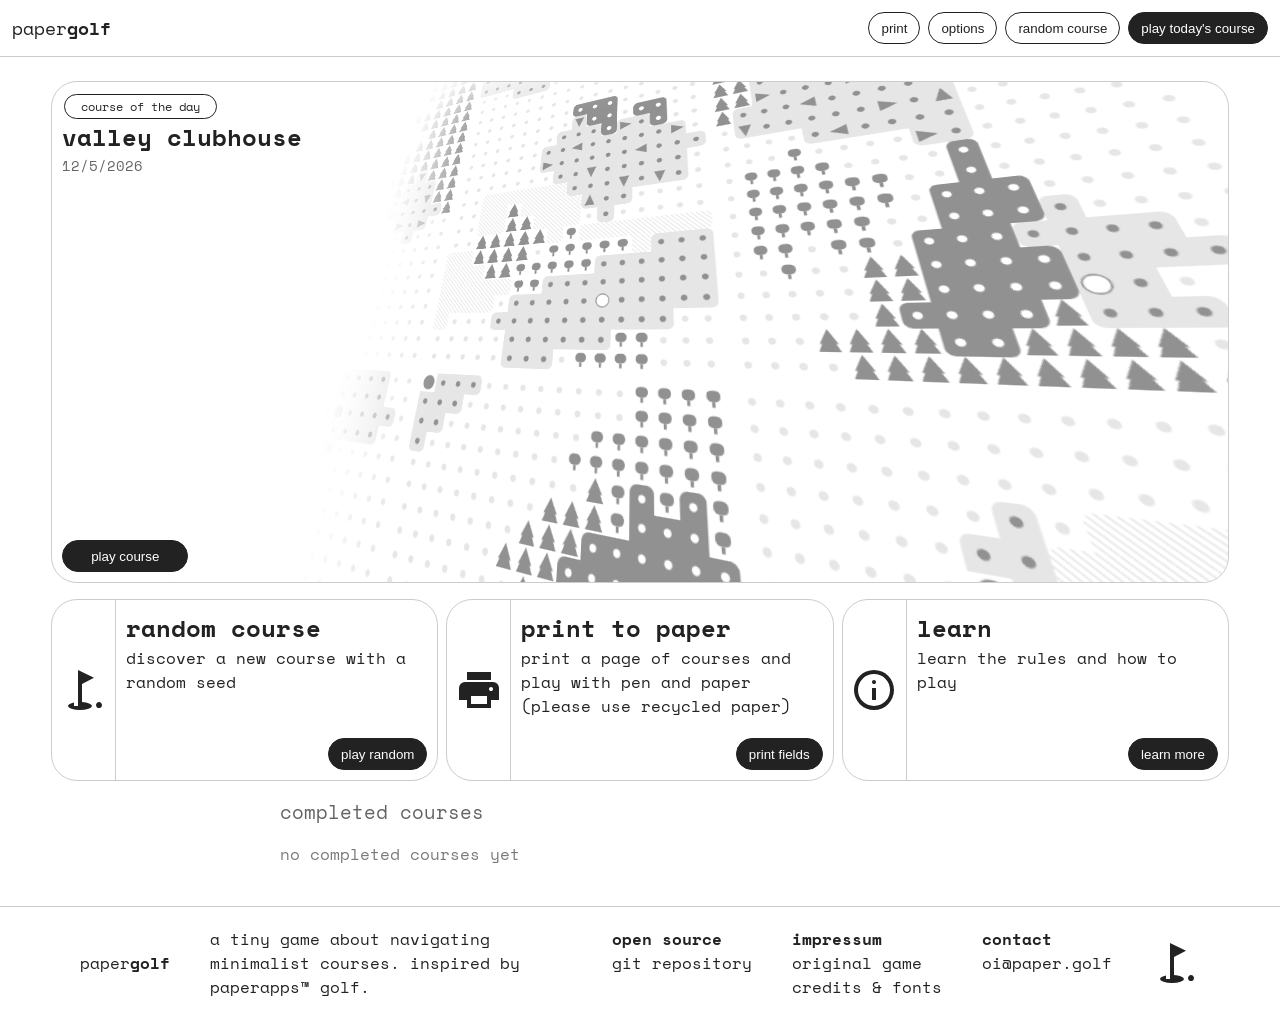
==== commit 9ca440f2: "feat(landing page): add footer" ====
--- a/index.html
+++ b/index.html
@@ -1,5 +1,24 @@
 <!DOCTYPE html>
 <html lang="en">
+
+<!--
+    papergolf; a tiny game about navigating minimalist courses. inspired by paperapps™ golf..
+    Copyright (C) 2026  flarom
+
+    This program is free software: you can redistribute it and/or modify
+    it under the terms of the GNU General Public License as published by
+    the Free Software Foundation, either version 3 of the License, or
+    (at your option) any later version.
+
+    This program is distributed in the hope that it will be useful,
+    but WITHOUT ANY WARRANTY; without even the implied warranty of
+    MERCHANTABILITY or FITNESS FOR A PARTICULAR PURPOSE.  See the
+    GNU General Public License for more details.
+
+    You should have received a copy of the GNU General Public License
+    along with this program.  If not, see <https://www.gnu.org/licenses/>.
+-->
+
 <head>
     <meta charset="UTF-8">
     <meta name="viewport" content="width=device-width, initial-scale=1.0">
@@ -38,9 +57,9 @@
                 <div class="right">
                     <div>
                         <h2>random course</h2>
-                        <p>continue playing random courses</p>
+                        <p>discover a new course with a random seed</p>
                     </div>
-                    <div>
+                    <div class="button-container">
                         <button onclick="window.location='play.html'" id="random-play" up-focus="daily-play" right-focus="print-fields">play random</button>
                     </div>
                 </div>
@@ -52,9 +71,10 @@
                 <div class="right">
                     <div>
                         <h2>print to paper</h2>
-                        <p>nothing more analogous than this</p>
+                        <p>print a page of courses and play with pen and paper</p>
+                        <p>(please use recycled paper)</p>
                     </div>
-                    <div>
+                    <div class="button-container">
                         <button id="print-fields" up-focus="daily-play" left-focus="random-play" right-focus="learn-more">print fields</button>
                     </div>
                 </div>
@@ -66,10 +86,10 @@
                 <div class="right">
                     <div>
                         <h2>learn</h2>
-                        <p>learn how to play the game</p>
+                        <p>learn the rules and how to play</p>
                     </div>
-                    <div>
-                        <button id="learn-more" up-focus="daily-play" left-focus="print-fields">learn more</button>
+                    <div class="button-container">
+                        <button onclick="window.location='learn.html'" id="learn-more" up-focus="daily-play" left-focus="print-fields">learn more</button>
                     </div>
                 </div>
             </div>
@@ -80,6 +100,9 @@
             <div id="gallery" class="gallery"></div>
         </section>
     </main>
+
+    <partial name="footer"></partial>
+
     <script src="script/app.js?v=20260819c"></script>
     <script src="script/gallery.js?v=20260816b"></script>
     <script src="script/partial.js"></script>
--- a/style/style.css
+++ b/style/style.css
@@ -897,6 +897,7 @@
         display: inline-block;
         vertical-align: middle;
         opacity: .5;
+        animation: move-bg 180s infinite linear;
 
         img {
             display: block;
@@ -952,6 +953,18 @@
     }
 }
 
+@keyframes move-bg {
+    0% {
+        transform: rotate3d(1, -1, 0, 3deg) translateX(10vw) translateY(-25vw) scale(1.2);
+    }
+    50% {
+        transform: rotate3d(1, -1, 0, 3deg) translateX(-10vw) translateY(-25vw) scale(1.2);
+    }
+    100% {
+        transform: rotate3d(1, -1, 0, 3deg) translateX(10vw) translateY(-25vw) scale(1.2);
+    }
+}
+
 section.misc {
     display: flex;
     width: min(92vw, 1440px);
@@ -981,10 +994,19 @@
             min-width: 64px;
         }
         .right {
+            width: 100%;
             padding: 10px;
             display: flex;
             flex-direction: column;
+            justify-content: space-between;
             gap: 20px;
+
+            .button-container {
+                display: flex;
+                align-items: center;
+                justify-content: end;
+                gap: 8px;
+            }
         }
     }
 }
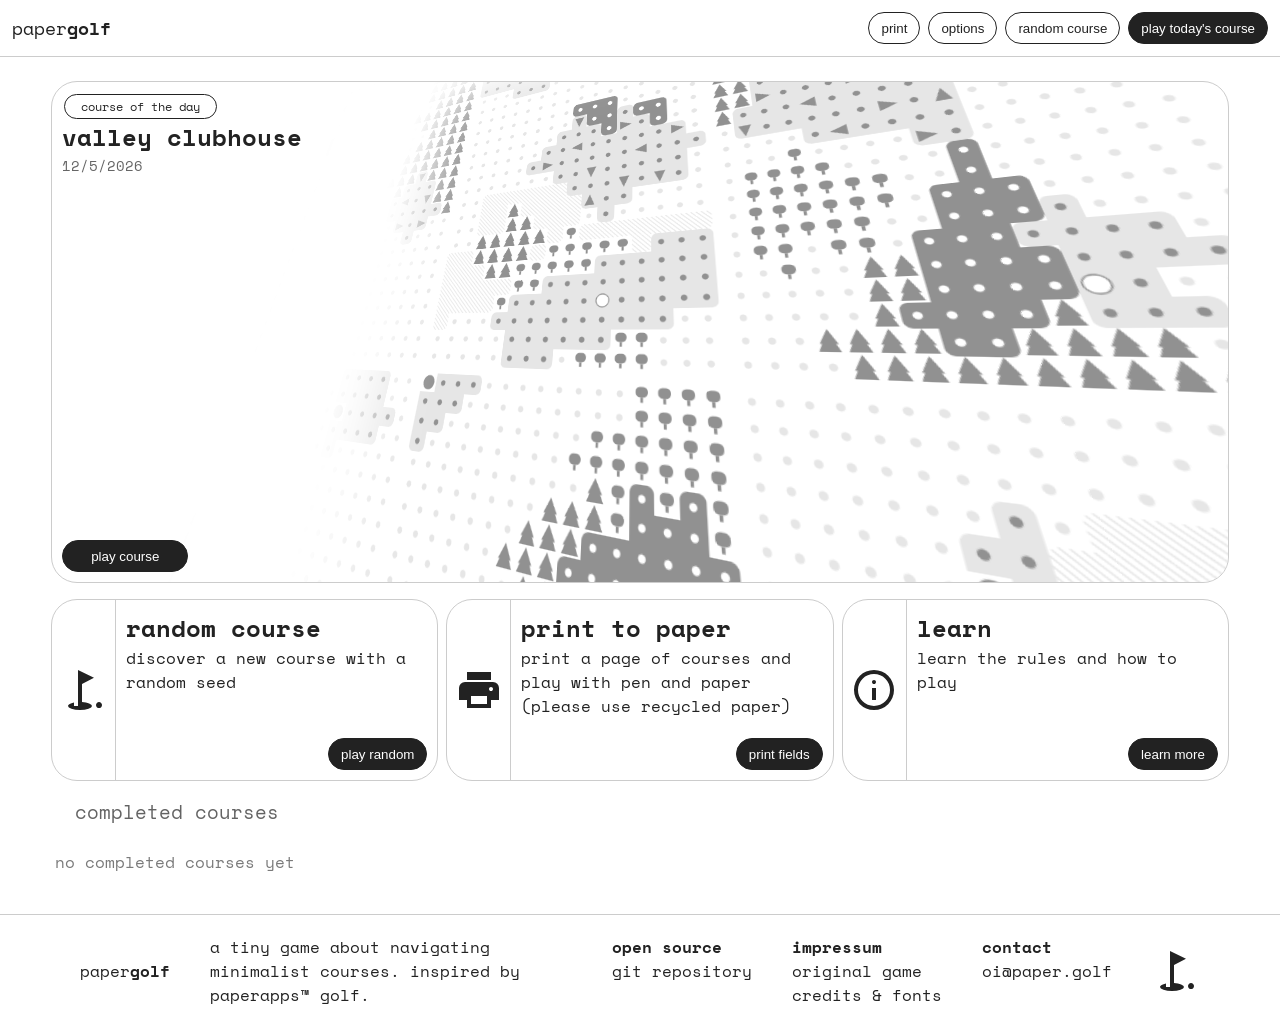
==== commit 2a75611c: "feat(landing page): update gallery section" ====
--- a/index.html
+++ b/index.html
@@ -23,7 +23,7 @@
     <meta charset="UTF-8">
     <meta name="viewport" content="width=device-width, initial-scale=1.0">
     <title>papergolf</title>
-    <link rel="stylesheet" href="style/style.css?v=20260819a">
+    <link rel="stylesheet" href="style/style.css?v=20260820e">
     <link rel="shortcut icon" href="media/favicon.png" type="image/x-icon">
 </head>
 <body>
@@ -95,16 +95,20 @@
             </div>
         </section>
         <!-- GALLERY -->
-        <section>
+        <section class="gallery-section">
             <h2 class="gallery-title">completed courses</h2>
-            <div id="gallery" class="gallery"></div>
+            <div class="gallery-carousel">
+                <button id="gallery-prev" class="gallery-nav secondary" aria-label="scroll left" left-focus="gallery-next" right-focus="gallery-next" disabled><svg xmlns="http://www.w3.org/2000/svg" height="24px" viewBox="0 -960 960 960" width="24px" fill="222"><path d="M560-240 320-480l240-240 56 56-184 184 184 184-56 56Z"/></svg></button>
+                <div id="gallery" class="gallery"></div>
+                <button id="gallery-next" class="gallery-nav secondary" aria-label="scroll right" left-focus="gallery-prev" right-focus="gallery-prev" disabled><svg xmlns="http://www.w3.org/2000/svg" height="24px" viewBox="0 -960 960 960" width="24px" fill="222"><path d="M504-480 320-664l56-56 240 240-240 240-56-56 184-184Z"/></svg></button>
+            </div>
         </section>
     </main>
 
     <partial name="footer"></partial>
 
-    <script src="script/app.js?v=20260819c"></script>
-    <script src="script/gallery.js?v=20260816b"></script>
+    <script src="script/app.js?v=20260819d"></script>
+    <script src="script/gallery.js?v=20260820f"></script>
     <script src="script/partial.js"></script>
     <script src="script/keyboard-navigation.js"></script>
 </body>
--- a/style/style.css
+++ b/style/style.css
@@ -767,19 +767,81 @@
     gap: 16px;
 }
 
+.gallery-section {
+    display: flex;
+    flex-direction: column;
+    gap: 8px;
+}
+
 .gallery-title {
     margin: 0;
     font-size: 1.2em;
     font-weight: normal;
     opacity: 0.7;
     text-transform: lowercase;
+    margin-left: 24px;
+}
+
+.gallery-carousel {
+    display: flex;
+    align-items: stretch;
+    gap: 8px;
+}
+
+.gallery-nav {
+    align-self: center;
+    flex: 0 0 auto;
+    width: 40px;
+    height: 40px;
+    padding: 0;
+    border-radius: 50%;
+    font-size: 1.4em;
+    line-height: 1;
+}
+
+.gallery-nav:hover {
+    padding: 0 !important;
+}
+
+.gallery-nav:disabled {
+    opacity: 0.25;
+    cursor: default;
+}
+
+.gallery-carousel:has(.gallery.no-nav) .gallery-nav {
+    display: none;
 }
 
 .gallery {
     display: flex;
-    flex-direction: column;
+    flex-direction: row;
     gap: 16px;
-    width: min(92vw, 720px);
+    overflow-x: auto;
+    scroll-behavior: smooth;
+    scroll-snap-type: x proximity;
+    padding: 0px 4px;
+    scrollbar-width: thin;
+    width: min(92vw, 1440px);
+}
+
+.gallery.can-right {
+    border-right: 1px solid var(--light-gray);
+}
+.gallery.can-left {
+    border-left: 1px solid var(--light-gray);
+}
+
+@media (max-width: 900px) {
+    .gallery-nav {
+        display: none;
+    }
+    .gallery-section {
+        width: 100vw;
+    }
+    .gallery {
+        width: 100vw;
+        padding: 0px 24px;
+    }
 }
 
 .gallery-empty {
@@ -787,19 +849,35 @@
 }
 
 .course-card {
+    flex: 0 0 auto;
+    width: 320px;
+    scroll-snap-align: center;
     display: flex;
     flex-direction: column;
-    gap: 14px;
     border: 1px solid var(--light-gray);
     border-radius: 16px;
-    padding: 14px;
+    overflow: hidden;
+}
+
+.course-skeleton {
+    width: 100%;
+    aspect-ratio: 1760 / 1952;
+    border-bottom: 1px solid var(--light-gray);
+    background: linear-gradient(100deg, #f4f4f4 40%, #fbfbfb 50%, #f4f4f4 60%);
+    background-size: 200% 100%;
+    animation: skeleton-shimmer 1.2s infinite linear;
+}
+
+@keyframes skeleton-shimmer {
+    to {
+        background-position: -200% 0;
+    }
 }
 
 .course-card .course-img {
     width: 100%;
     height: auto;
-    border: 1px solid var(--light-gray);
-    border-radius: 8px;
+    border-bottom: 1px solid var(--light-gray);
 }
 
 .course-thumbs {
@@ -809,28 +887,33 @@
 
 .course-meta {
     display: flex;
-    flex-direction: row;
+    flex-direction: column;
+    height: 100%;
+    justify-content: space-between;
+    font-size: 0.85em;
+    gap: 2ch;
+    padding: 1ch;
+}
+
+.course-meta .top,
+.course-meta .bottom {
+    display: flex;
+    flex-direction: column;
+}
+
+.course-meta .course-name {
+    font-weight: bold;
+}
+
+.course-mulligans {
+    display: flex;
+    gap: 3px;
     align-items: center;
-    justify-content: space-between;
-    flex-wrap: wrap;
-    gap: 6px 14px;
-}
-
-.course-meta .course-name {
-    font-weight: bold;
-}
-
-.course-meta .course-mulligans,
-.course-meta .course-throws,
-.course-meta .course-date {
-    font-size: 0.85em;
-    opacity: 0.7;
-}
-
-.gallery-copy {
-    height: 28px;
-    padding: 0px 14px;
-    font-size: 0.85em;
+}
+
+.course-mulligans .mulligan-dot {
+    width: 10px;
+    height: 10px;
 }
 
 /* COURSE OF THE DAY */
@@ -920,7 +1003,6 @@
     .daily-stats {
         display: flex;
         flex-direction: column;
-        gap: 2px;
         font-size: 0.85em;
         opacity: 0.8;
         margin-bottom: 8px;
